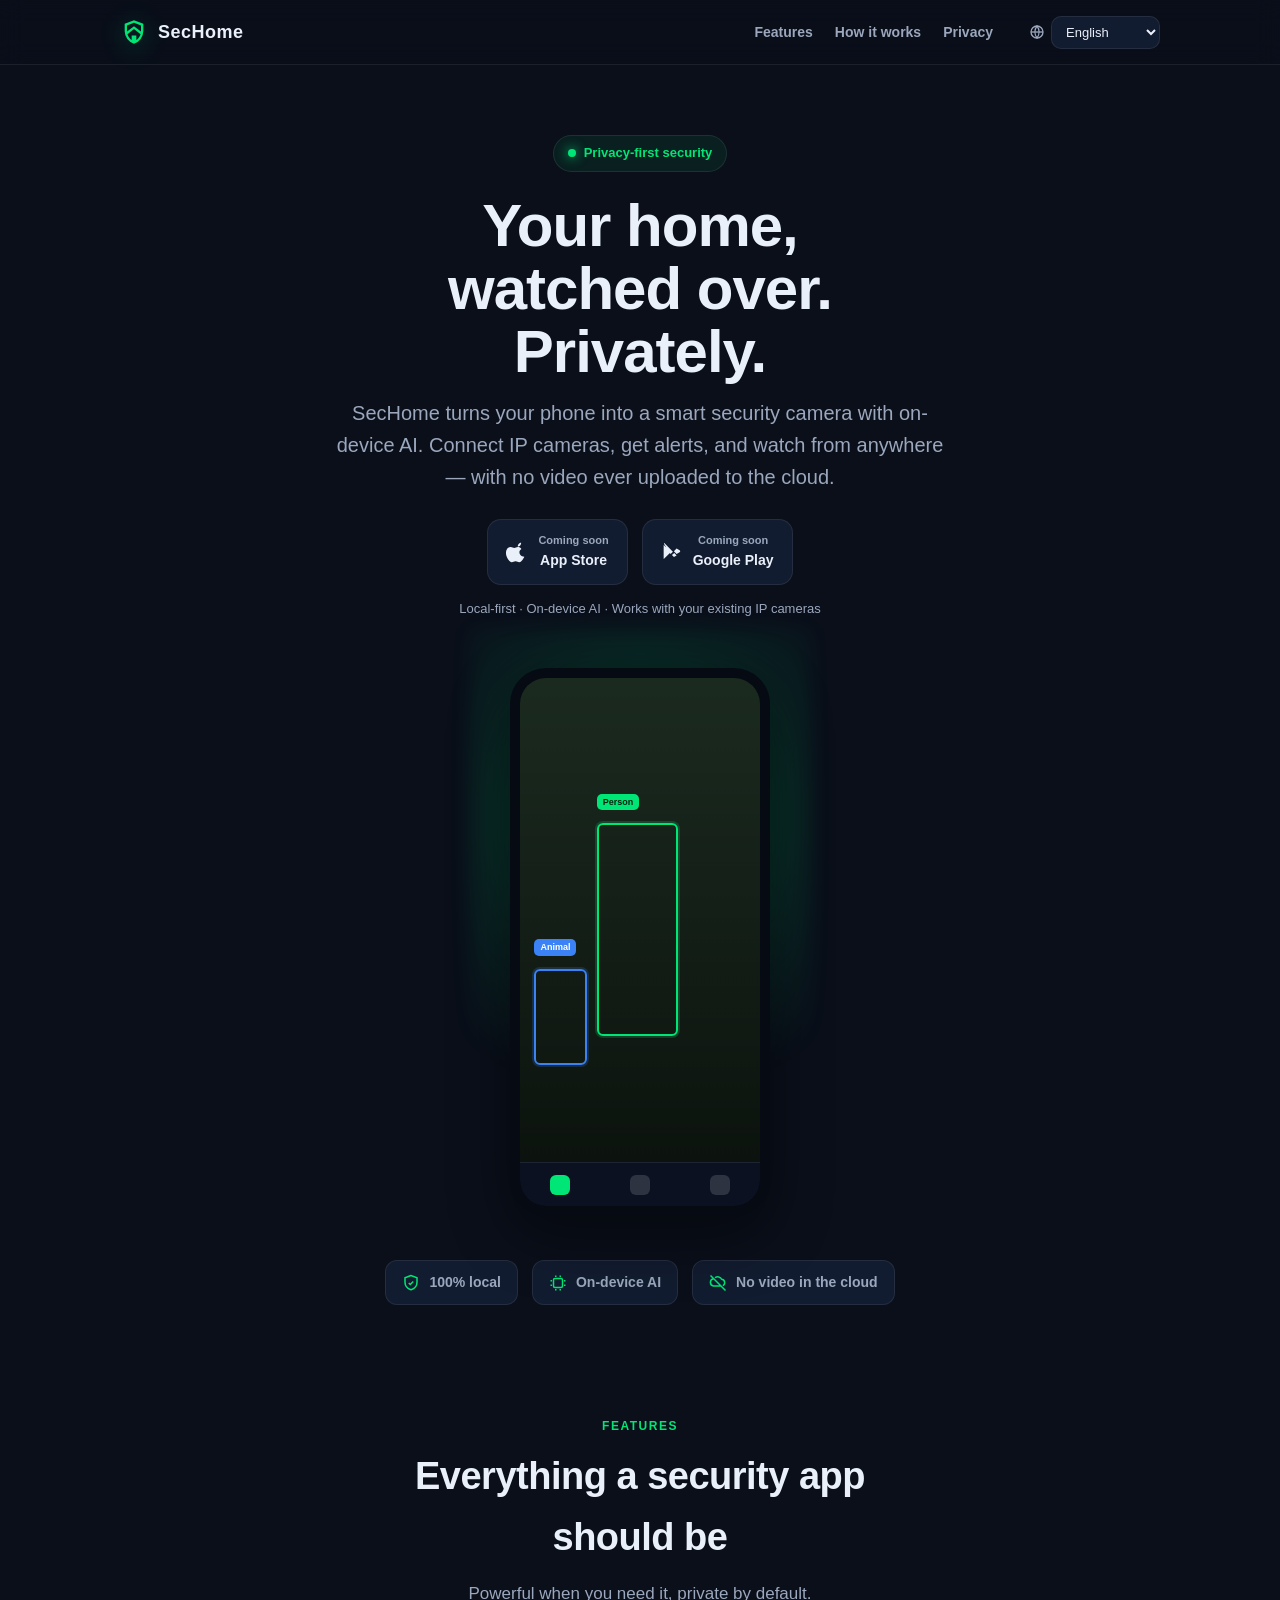
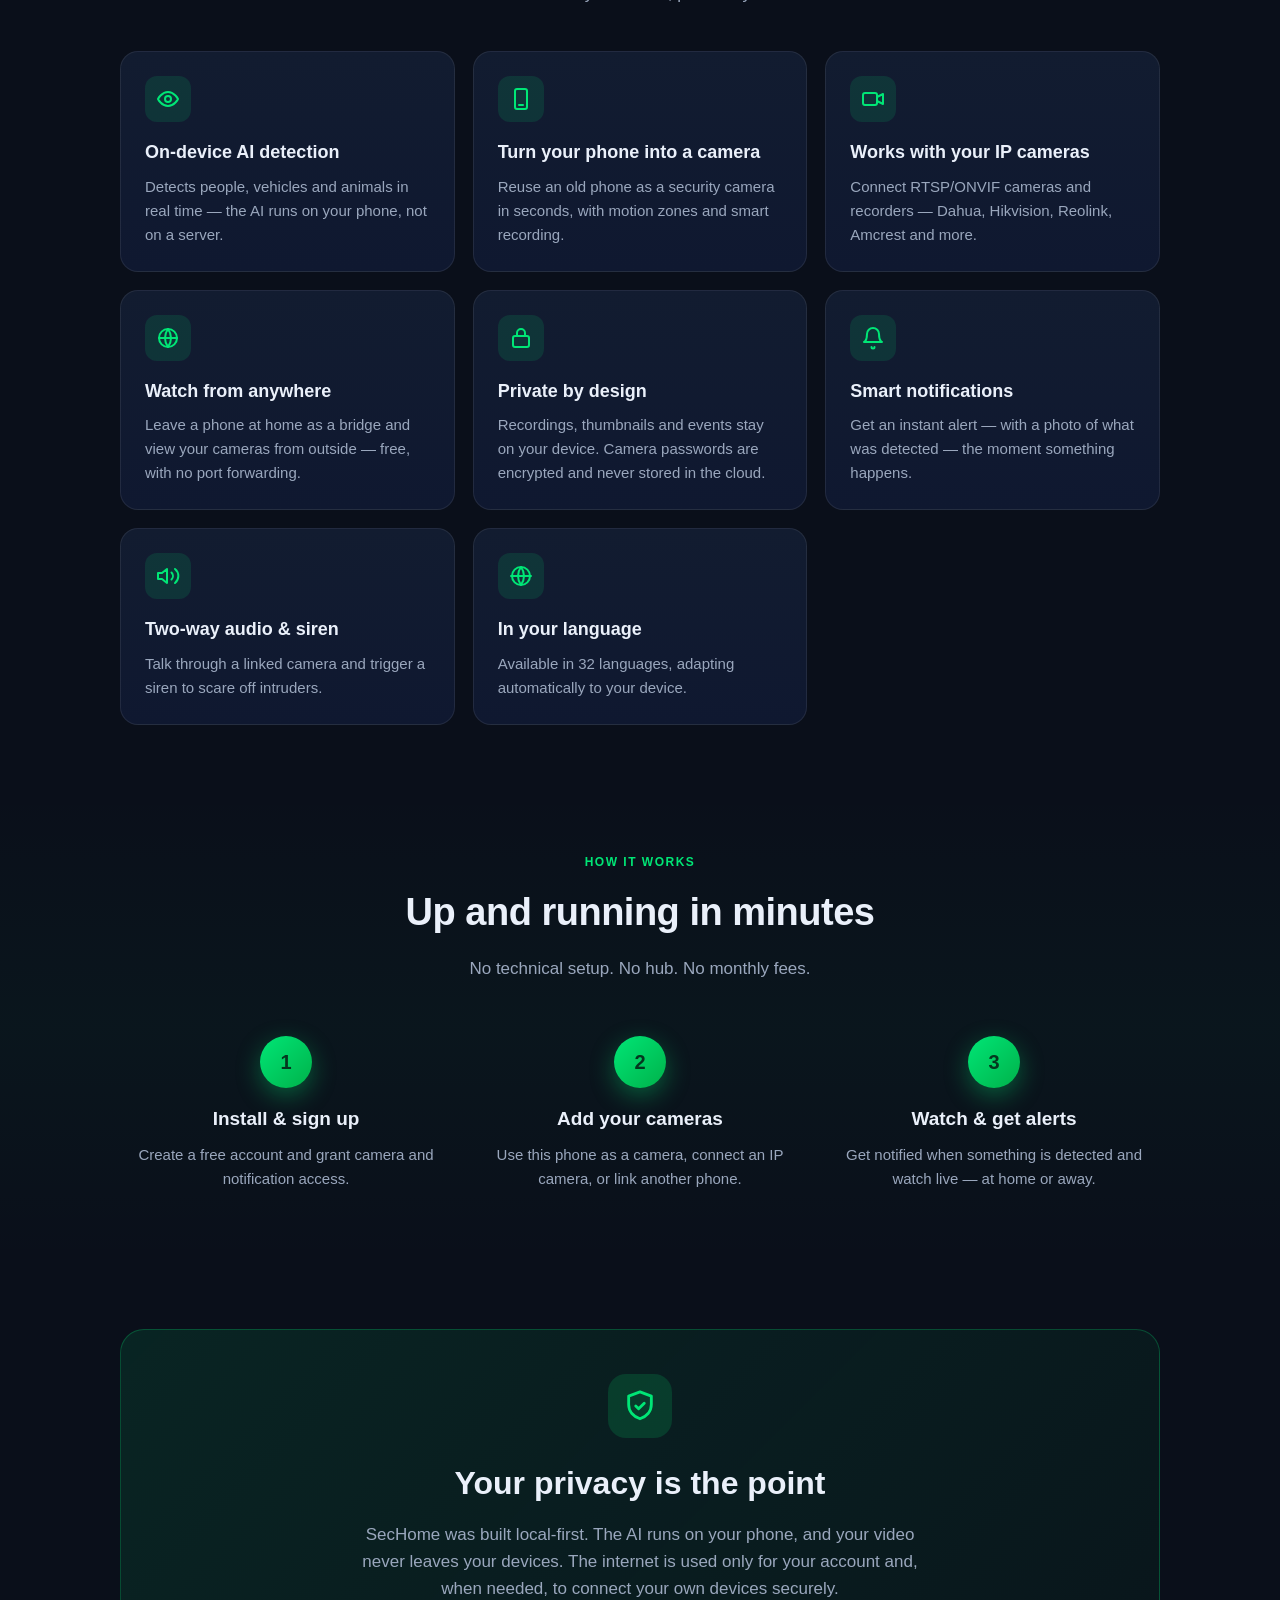
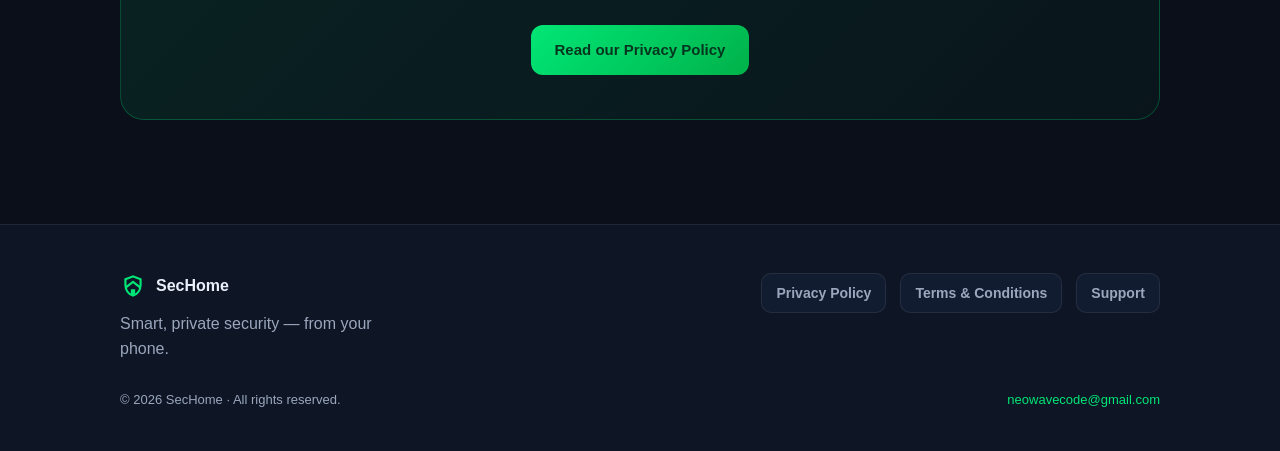
==== index.html @ 742cf5ec "Sitio web SecHome (landing + politicas legales, 10 idiomas) Web estatica multiidioma para GitHub Pag" ====
<!doctype html>
<html lang="en">
<head>
<meta charset="utf-8">
<meta name="viewport" content="width=device-width, initial-scale=1">
<title>SecHome — Smart home security from your phone</title>
<meta name="description" content="Turn your phone into a smart, private security camera.">
<link rel="icon" href="data:image/svg+xml,%3Csvg xmlns='http://www.w3.org/2000/svg' viewBox='0 -960 960 960'%3E%3Cpath fill='%2300E676' d='M480-80q-139-35-229.5-159.5T160-516v-244l320-120 320 120v244q0 152-90.5 276.5T480-80Z'/%3E%3C/svg%3E">
<link rel="stylesheet" href="assets/styles.css">
</head>
<body>

<header class="site"><div class="wrap nav">
  <a class="logo" href="index.html">
    <svg viewBox="0 -960 960 960" fill="#00E676" aria-hidden="true"><path d="M480-80q-139-35-229.5-159.5T160-516v-244l320-120 320 120v244q0 152-90.5 276.5T480-80Zm0-499L256-405q19 63 56 114.5t88 86.5v-156h160v156q51-35 88-86.5T704-405L480-579Zm0-216-240 90v189q0 5 .5 11t.5 11l239-186 239 186q0-5 .5-11t.5-11v-189l-240-90Z"/></svg>
    <b>SecHome</b>
  </a>
  <nav class="links">
    <a href="#features" data-i18n="nav_features">Features</a>
    <a href="#how" data-i18n="nav_how">How it works</a>
    <a href="privacy.html" data-i18n="nav_privacy">Privacy</a>
  </nav>
  <div class="langbox">
    <svg viewBox="0 0 24 24" fill="none" stroke="currentColor" stroke-width="2"><circle cx="12" cy="12" r="9"/><path d="M3 12h18"/><path d="M12 3a15 15 0 0 1 0 18 15 15 0 0 1 0-18Z"/></svg>
    <select id="langSel" aria-label="Language"></select>
  </div>
</div></header>

<main>
  <!-- HERO -->
  <section class="hero"><div class="wrap">
    <span class="badge"><span class="dot"></span><span data-i18n="hero_badge">Privacy-first security</span></span>
    <h1 data-i18n="hero_title">Your home, watched over. Privately.</h1>
    <p class="sub" data-i18n="hero_sub">SecHome turns your phone into a smart security camera with on-device AI.</p>
    <div class="cta-row">
      <span class="store"><svg viewBox="0 0 24 24" fill="currentColor"><path d="M16.5 2c.1 1-.3 2-1 2.8-.7.8-1.7 1.4-2.7 1.3-.1-1 .4-2 1-2.7.7-.8 1.8-1.4 2.7-1.4ZM20 17.2c-.5 1.2-.8 1.7-1.5 2.7-1 1.4-2.4 3.2-4.1 3.2-1.5 0-1.9-1-4-1-2 0-2.5 1-4 1-1.7 0-3-1.6-4-3-2.8-4-3.1-8.7-1.4-11.2 1-1.5 2.6-2.3 4.1-2.3 1.6 0 2.6 1 4 1 1.3 0 2-1 4-1 1.3 0 2.7.7 3.7 2-3.2 1.8-2.7 6.4.7 7.9Z"/></svg><span><small data-i18n="store_soon">Coming soon</small>App Store</span></span>
      <span class="store"><svg viewBox="0 0 24 24" fill="currentColor"><path d="M3.6 2.3 13 11.7l-2.6 2.6L3.2 3.1c.1-.3.2-.6.4-.8ZM14.5 13.2 17 15.7l-2.9 1.7-2.2-2.2 2.6-2ZM3 4.4 10.8 12 3 19.6c-.1-.2-.1-.5-.1-.7V5.1c0-.2 0-.5.1-.7ZM17 8.3l3.3 1.9c.9.5.9 1.7 0 2.2L17 14.3l-2.9-3 2.9-3Z"/></svg><span><small data-i18n="store_soon">Coming soon</small>Google Play</span></span>
    </div>
    <p class="note" data-i18n="hero_note">Local-first · On-device AI · Works with your existing IP cameras</p>

    <!-- Mockup -->
    <div class="mock">
      <div class="glow"></div>
      <div class="phone"><div class="screen">
        <div class="cam">
          <div class="box" style="left:32%;top:30%;width:34%;height:44%"></div>
          <div class="tag" style="left:32%;top:24%">Person</div>
          <div class="box" style="left:6%;top:60%;width:22%;height:20%;border-color:#3B82F6;box-shadow:0 0 0 2px rgba(59,130,246,.2)"></div>
          <div class="tag" style="left:6%;top:54%;background:#3B82F6;color:#fff">Animal</div>
        </div>
        <div class="bar"><i class="on"></i><i></i><i></i></div>
      </div></div>
    </div>

    <div class="trust">
      <span class="pill"><svg viewBox="0 0 24 24" fill="none" stroke="currentColor" stroke-width="2"><path d="M12 2 4 5v6c0 5 3.5 8.5 8 10 4.5-1.5 8-5 8-10V5l-8-3Z"/><path d="m9 12 2 2 4-4"/></svg><span data-i18n="trust_1">100% local</span></span>
      <span class="pill"><svg viewBox="0 0 24 24" fill="none" stroke="currentColor" stroke-width="2"><rect x="6" y="6" width="12" height="12" rx="2"/><path d="M9 2v2M15 2v2M9 20v2M15 20v2M2 9h2M2 15h2M20 9h2M20 15h2"/></svg><span data-i18n="trust_2">On-device AI</span></span>
      <span class="pill"><svg viewBox="0 0 24 24" fill="none" stroke="currentColor" stroke-width="2"><path d="m2 2 20 20M5.8 6.2A5 5 0 0 0 6 16h10M18.4 15.5A4.5 4.5 0 0 0 17 7a6 6 0 0 0-9-2"/></svg><span data-i18n="trust_3">No video in the cloud</span></span>
    </div>
  </div></section>

  <!-- FEATURES -->
  <section id="features"><div class="wrap">
    <div class="section-h">
      <div class="kicker" data-i18n="feat_kicker">Features</div>
      <h2 data-i18n="feat_title">Everything a security app should be</h2>
      <p data-i18n="feat_sub">Powerful when you need it, private by default.</p>
    </div>
    <div class="grid">
      <div class="card"><div class="ic"><svg viewBox="0 0 24 24" fill="none" stroke="currentColor" stroke-width="2" stroke-linecap="round" stroke-linejoin="round"><path d="M2 12s3.5-7 10-7 10 7 10 7-3.5 7-10 7-10-7-10-7Z"/><circle cx="12" cy="12" r="3"/></svg></div><h3 data-i18n="f1_t">On-device AI detection</h3><p data-i18n="f1_d"></p></div>
      <div class="card"><div class="ic"><svg viewBox="0 0 24 24" fill="none" stroke="currentColor" stroke-width="2" stroke-linecap="round" stroke-linejoin="round"><rect x="6" y="2" width="12" height="20" rx="2"/><line x1="10" y1="18" x2="14" y2="18"/></svg></div><h3 data-i18n="f2_t">Turn your phone into a camera</h3><p data-i18n="f2_d"></p></div>
      <div class="card"><div class="ic"><svg viewBox="0 0 24 24" fill="none" stroke="currentColor" stroke-width="2" stroke-linecap="round" stroke-linejoin="round"><rect x="2" y="6" width="14" height="12" rx="2"/><path d="m16 10 6-3v10l-6-3"/></svg></div><h3 data-i18n="f3_t">Works with your IP cameras</h3><p data-i18n="f3_d"></p></div>
      <div class="card"><div class="ic"><svg viewBox="0 0 24 24" fill="none" stroke="currentColor" stroke-width="2" stroke-linecap="round" stroke-linejoin="round"><circle cx="12" cy="12" r="9"/><path d="M3 12h18"/><path d="M12 3a15 15 0 0 1 0 18 15 15 0 0 1 0-18Z"/></svg></div><h3 data-i18n="f4_t">Watch from anywhere</h3><p data-i18n="f4_d"></p></div>
      <div class="card"><div class="ic"><svg viewBox="0 0 24 24" fill="none" stroke="currentColor" stroke-width="2" stroke-linecap="round" stroke-linejoin="round"><rect x="4" y="10" width="16" height="11" rx="2"/><path d="M8 10V7a4 4 0 0 1 8 0v3"/></svg></div><h3 data-i18n="f5_t">Private by design</h3><p data-i18n="f5_d"></p></div>
      <div class="card"><div class="ic"><svg viewBox="0 0 24 24" fill="none" stroke="currentColor" stroke-width="2" stroke-linecap="round" stroke-linejoin="round"><path d="M6 8a6 6 0 0 1 12 0c0 7 3 8 3 8H3s3-1 3-8"/><path d="M10.5 21a1.5 1.5 0 0 0 3 0"/></svg></div><h3 data-i18n="f6_t">Smart notifications</h3><p data-i18n="f6_d"></p></div>
      <div class="card"><div class="ic"><svg viewBox="0 0 24 24" fill="none" stroke="currentColor" stroke-width="2" stroke-linecap="round" stroke-linejoin="round"><path d="M11 5 6 9H2v6h4l5 4V5Z"/><path d="M15.5 8.5a5 5 0 0 1 0 7M19 5a9 9 0 0 1 0 14"/></svg></div><h3 data-i18n="f7_t">Two-way audio & siren</h3><p data-i18n="f7_d"></p></div>
      <div class="card"><div class="ic"><svg viewBox="0 0 24 24" fill="none" stroke="currentColor" stroke-width="2" stroke-linecap="round" stroke-linejoin="round"><circle cx="12" cy="12" r="9"/><path d="M2 12h20M12 3a15 15 0 0 1 0 18 15 15 0 0 1 0-18Z"/></svg></div><h3 data-i18n="f8_t">In your language</h3><p data-i18n="f8_d"></p></div>
    </div>
  </div></section>

  <!-- HOW IT WORKS -->
  <section id="how" style="background:linear-gradient(180deg,transparent,rgba(0,230,118,.03),transparent)"><div class="wrap">
    <div class="section-h">
      <div class="kicker" data-i18n="how_kicker">How it works</div>
      <h2 data-i18n="how_title">Up and running in minutes</h2>
      <p data-i18n="how_sub">No technical setup. No hub. No monthly fees.</p>
    </div>
    <div class="steps">
      <div class="step"><div class="num">1</div><h3 data-i18n="s1_t">Install & sign up</h3><p data-i18n="s1_d"></p></div>
      <div class="step"><div class="num">2</div><h3 data-i18n="s2_t">Add your cameras</h3><p data-i18n="s2_d"></p></div>
      <div class="step"><div class="num">3</div><h3 data-i18n="s3_t">Watch & get alerts</h3><p data-i18n="s3_d"></p></div>
    </div>
  </div></section>

  <!-- PRIVACY TEASER -->
  <section><div class="wrap">
    <div class="privacy-teaser">
      <div class="ic"><svg viewBox="0 0 24 24" fill="none" stroke="currentColor" stroke-width="2" stroke-linecap="round" stroke-linejoin="round"><path d="M12 2 4 5v6c0 5 3.5 8.5 8 10 4.5-1.5 8-5 8-10V5l-8-3Z"/><path d="m9 12 2 2 4-4"/></svg></div>
      <h2 data-i18n="pt_title">Your privacy is the point</h2>
      <p data-i18n="pt_body"></p>
      <a class="btn" href="privacy.html"><span data-i18n="pt_cta">Read our Privacy Policy</span></a>
    </div>
  </div></section>
</main>

<footer class="site"><div class="wrap">
  <div class="foot">
    <div>
      <div class="brand"><svg viewBox="0 -960 960 960" fill="#00E676" aria-hidden="true"><path d="M480-80q-139-35-229.5-159.5T160-516v-244l320-120 320 120v244q0 152-90.5 276.5T480-80Zm0-499L256-405q19 63 56 114.5t88 86.5v-156h160v156q51-35 88-86.5T704-405L480-579Zm0-216-240 90v189q0 5 .5 11t.5 11l239-186 239 186q0-5 .5-11t.5-11v-189l-240-90Z"/></svg><span>SecHome</span></div>
      <p style="color:var(--muted);max-width:34ch;margin:12px 0 0" data-i18n="footer_tagline">Smart, private security — from your phone.</p>
    </div>
    <div class="links">
      <a href="privacy.html" data-i18n="footer_privacy">Privacy Policy</a>
      <a href="terms.html" data-i18n="footer_terms">Terms & Conditions</a>
      <a href="support.html" data-i18n="footer_support">Support</a>
    </div>
  </div>
  <div class="foot-bottom">
    <span>© <span data-year>2026</span> SecHome · <span data-i18n="footer_rights">All rights reserved.</span></span>
    <a href="mailto:neowavecode@gmail.com">neowavecode@gmail.com</a>
  </div>
</div></footer>

<script src="assets/i18n.js"></script>
<script src="assets/app.js"></script>
</body>
</html>
---- assets/styles.css ----
/* SecHome — sitio web (GitHub Pages). Tema oscuro premium, verde de marca. */
:root{
  --bg:#0A0F1A;
  --bg-2:#0E1524;
  --panel:#121C30;
  --panel-2:#0F1830;
  --line:rgba(255,255,255,.08);
  --text:#EAF0FA;
  --muted:#9AA7BD;
  --brand:#00E676;
  --brand-2:#00B24A;
  --brand-ink:#04361f;
  --radius:18px;
  --maxw:1080px;
  --shadow:0 20px 60px rgba(0,0,0,.45);
  --font:-apple-system,BlinkMacSystemFont,"Segoe UI",Roboto,Helvetica,Arial,"Noto Sans",sans-serif;
}
*{box-sizing:border-box}
html{scroll-behavior:smooth}
body{
  margin:0;background:radial-gradient(1200px 600px at 50% -10%,#12203a 0%,var(--bg) 55%);
  color:var(--text);font-family:var(--font);line-height:1.6;-webkit-font-smoothing:antialiased;
}
a{color:inherit;text-decoration:none}
img{max-width:100%}
.wrap{max-width:var(--maxw);margin:0 auto;padding:0 20px}
.brandgrad{background:linear-gradient(135deg,var(--brand),var(--brand-2));-webkit-background-clip:text;background-clip:text;color:transparent}

/* Header */
header.site{position:sticky;top:0;z-index:50;backdrop-filter:blur(12px);
  background:rgba(10,15,26,.72);border-bottom:1px solid var(--line)}
.nav{display:flex;align-items:center;gap:18px;height:64px}
.logo{display:flex;align-items:center;gap:10px;font-weight:800;letter-spacing:.5px}
.logo svg{width:28px;height:28px;filter:drop-shadow(0 4px 12px rgba(0,230,118,.35))}
.logo b{font-size:18px}
.nav .links{display:flex;gap:22px;margin-left:auto}
.nav .links a{color:var(--muted);font-size:14px;font-weight:600}
.nav .links a:hover{color:var(--text)}
.langbox{display:flex;align-items:center;gap:6px;margin-left:18px}
.langbox svg{width:16px;height:16px;color:var(--muted)}
select#langSel{background:var(--panel);color:var(--text);border:1px solid var(--line);
  border-radius:10px;padding:7px 10px;font-size:13px;font-family:inherit;cursor:pointer}

/* Hero */
.hero{padding:70px 0 40px;text-align:center}
.badge{display:inline-flex;align-items:center;gap:8px;padding:7px 14px;border:1px solid var(--line);
  border-radius:999px;background:rgba(0,230,118,.08);color:var(--brand);font-size:13px;font-weight:700}
.badge .dot{width:8px;height:8px;border-radius:50%;background:var(--brand);box-shadow:0 0 12px var(--brand)}
.hero h1{font-size:clamp(34px,6vw,60px);line-height:1.05;margin:22px auto 14px;max-width:14ch;font-weight:850;letter-spacing:-1px}
.hero p.sub{color:var(--muted);font-size:clamp(16px,2.2vw,20px);max-width:56ch;margin:0 auto 26px}
.cta-row{display:flex;gap:14px;justify-content:center;flex-wrap:wrap}
.store{display:inline-flex;align-items:center;gap:10px;padding:12px 18px;border-radius:14px;
  border:1px solid var(--line);background:var(--panel);font-weight:700;font-size:14px}
.store small{display:block;color:var(--muted);font-size:11px;font-weight:600}
.store svg{width:22px;height:22px}
.hero .note{margin-top:14px;color:var(--muted);font-size:13px}

/* Hero mockup */
.mock{margin:48px auto 0;width:260px;max-width:80%;position:relative}
.phone{border-radius:36px;background:linear-gradient(160deg,#0d1526,#0a0f1a);border:10px solid #060a13;
  box-shadow:var(--shadow);padding:0;overflow:hidden;aspect-ratio:9/19}
.phone .screen{height:100%;display:flex;flex-direction:column;background:#000;position:relative}
.phone .cam{flex:1;background:linear-gradient(180deg,#1b2a1f,#0c130e);position:relative;overflow:hidden}
.phone .cam .box{position:absolute;border:2px solid var(--brand);border-radius:6px;
  box-shadow:0 0 0 2px rgba(0,230,118,.2)}
.phone .cam .tag{position:absolute;background:var(--brand);color:#04240f;font-size:9px;font-weight:800;
  padding:1px 6px;border-radius:5px}
.phone .bar{height:44px;background:#0b1120;display:flex;align-items:center;justify-content:space-around;border-top:1px solid var(--line)}
.phone .bar i{width:20px;height:20px;border-radius:6px;background:rgba(255,255,255,.14)}
.phone .bar i.on{background:var(--brand)}
.glow{position:absolute;inset:-40px;background:radial-gradient(circle at 50% 30%,rgba(0,230,118,.25),transparent 60%);z-index:-1;filter:blur(10px)}

/* Trust strip */
.trust{display:flex;gap:14px;justify-content:center;flex-wrap:wrap;margin:44px 0 8px}
.trust .pill{display:flex;align-items:center;gap:9px;color:var(--muted);font-size:14px;font-weight:600;
  background:var(--panel);border:1px solid var(--line);padding:10px 16px;border-radius:12px}
.trust .pill svg{width:18px;height:18px;color:var(--brand)}

/* Sections */
section{padding:64px 0}
.section-h{text-align:center;max-width:60ch;margin:0 auto 44px}
.section-h h2{font-size:clamp(26px,4vw,38px);margin:0 0 12px;font-weight:820;letter-spacing:-.5px}
.section-h p{color:var(--muted);margin:0;font-size:17px}
.kicker{color:var(--brand);font-weight:800;letter-spacing:1.5px;text-transform:uppercase;font-size:12px;margin-bottom:10px}

/* Features grid */
.grid{display:grid;grid-template-columns:repeat(auto-fit,minmax(280px,1fr));gap:18px}
.card{background:linear-gradient(180deg,var(--panel),var(--panel-2));border:1px solid var(--line);
  border-radius:var(--radius);padding:24px;transition:transform .2s,border-color .2s}
.card:hover{transform:translateY(-4px);border-color:rgba(0,230,118,.35)}
.card .ic{width:46px;height:46px;border-radius:12px;display:flex;align-items:center;justify-content:center;
  background:rgba(0,230,118,.12);margin-bottom:16px}
.card .ic svg{width:24px;height:24px;color:var(--brand)}
.card h3{margin:0 0 8px;font-size:18px;font-weight:750}
.card p{margin:0;color:var(--muted);font-size:15px}

/* How it works */
.steps{display:grid;grid-template-columns:repeat(auto-fit,minmax(240px,1fr));gap:22px}
.step{text-align:center;padding:10px}
.step .num{width:52px;height:52px;border-radius:50%;margin:0 auto 16px;display:flex;align-items:center;justify-content:center;
  font-weight:850;font-size:20px;color:var(--brand-ink);background:linear-gradient(135deg,var(--brand),var(--brand-2));
  box-shadow:0 8px 24px rgba(0,230,118,.35)}
.step h3{margin:0 0 8px;font-size:19px}
.step p{margin:0;color:var(--muted);font-size:15px}

/* Privacy teaser */
.privacy-teaser{background:linear-gradient(135deg,rgba(0,230,118,.10),rgba(0,178,74,.04));
  border:1px solid rgba(0,230,118,.25);border-radius:24px;padding:44px;text-align:center}
.privacy-teaser .ic{width:64px;height:64px;border-radius:18px;margin:0 auto 20px;display:flex;align-items:center;justify-content:center;
  background:rgba(0,230,118,.15)}
.privacy-teaser .ic svg{width:34px;height:34px;color:var(--brand)}
.privacy-teaser h2{margin:0 0 12px;font-size:clamp(24px,3.5vw,32px)}
.privacy-teaser p{color:var(--muted);max-width:60ch;margin:0 auto 22px;font-size:17px}
.btn{display:inline-flex;align-items:center;gap:8px;padding:13px 24px;border-radius:12px;font-weight:750;
  background:linear-gradient(135deg,var(--brand),var(--brand-2));color:var(--brand-ink);border:none;cursor:pointer;font-size:15px}
.btn:hover{filter:brightness(1.05)}
.btn.ghost{background:transparent;color:var(--text);border:1px solid var(--line)}

/* Legal / content pages */
.doc{max-width:820px;margin:0 auto;padding:40px 0 20px}
.doc h1{font-size:clamp(28px,5vw,40px);margin:0 0 6px;font-weight:850}
.doc .updated{color:var(--muted);font-size:14px;margin-bottom:28px}
.doc h2{font-size:22px;margin:34px 0 10px;font-weight:760}
.doc p,.doc li{color:#cdd6e6;font-size:16px}
.doc ul{padding-left:22px}
.doc li{margin:6px 0}
.doc a{color:var(--brand);text-decoration:underline}
.doc .lead{font-size:18px;color:var(--text)}
.callout{background:var(--panel);border:1px solid var(--line);border-left:3px solid var(--brand);
  border-radius:12px;padding:16px 20px;margin:22px 0}
.callout p{margin:0}

/* Support */
.faq{max-width:820px;margin:0 auto}
.faq details{background:var(--panel);border:1px solid var(--line);border-radius:14px;padding:4px 20px;margin:12px 0}
.faq summary{cursor:pointer;font-weight:700;padding:16px 0;list-style:none;font-size:16px}
.faq summary::-webkit-details-marker{display:none}
.faq summary::after{content:"+";float:right;color:var(--brand);font-weight:800;font-size:20px;line-height:1}
.faq details[open] summary::after{content:"–"}
.faq details p{color:var(--muted);margin:0 0 16px;font-size:15px}
.contact-card{background:linear-gradient(135deg,rgba(0,230,118,.10),transparent);border:1px solid rgba(0,230,118,.25);
  border-radius:20px;padding:32px;text-align:center;max-width:560px;margin:0 auto 40px}
.contact-card h2{margin:0 0 8px}
.contact-card a.mail{display:inline-block;margin-top:12px;font-size:20px;font-weight:800;color:var(--brand)}

/* Footer */
footer.site{border-top:1px solid var(--line);background:var(--bg-2);padding:48px 0 40px;margin-top:40px}
.foot{display:flex;flex-wrap:wrap;gap:24px;align-items:flex-start;justify-content:space-between}
.foot .brand{display:flex;align-items:center;gap:10px;font-weight:800}
.foot .brand svg{width:26px;height:26px}
.foot .links{display:flex;gap:14px;flex-wrap:wrap}
.foot .links a{color:var(--muted);font-weight:600;font-size:14px;padding:8px 14px;border:1px solid var(--line);
  border-radius:10px;background:var(--panel)}
.foot .links a:hover{color:var(--text);border-color:rgba(0,230,118,.35)}
.foot-bottom{margin-top:28px;color:var(--muted);font-size:13px;display:flex;justify-content:space-between;flex-wrap:wrap;gap:10px}
.foot-bottom a{color:var(--brand)}

@media (max-width:640px){
  .nav .links{display:none}
  .hero{padding:48px 0 24px}
  section{padding:48px 0}
  .privacy-teaser{padding:30px 20px}
}
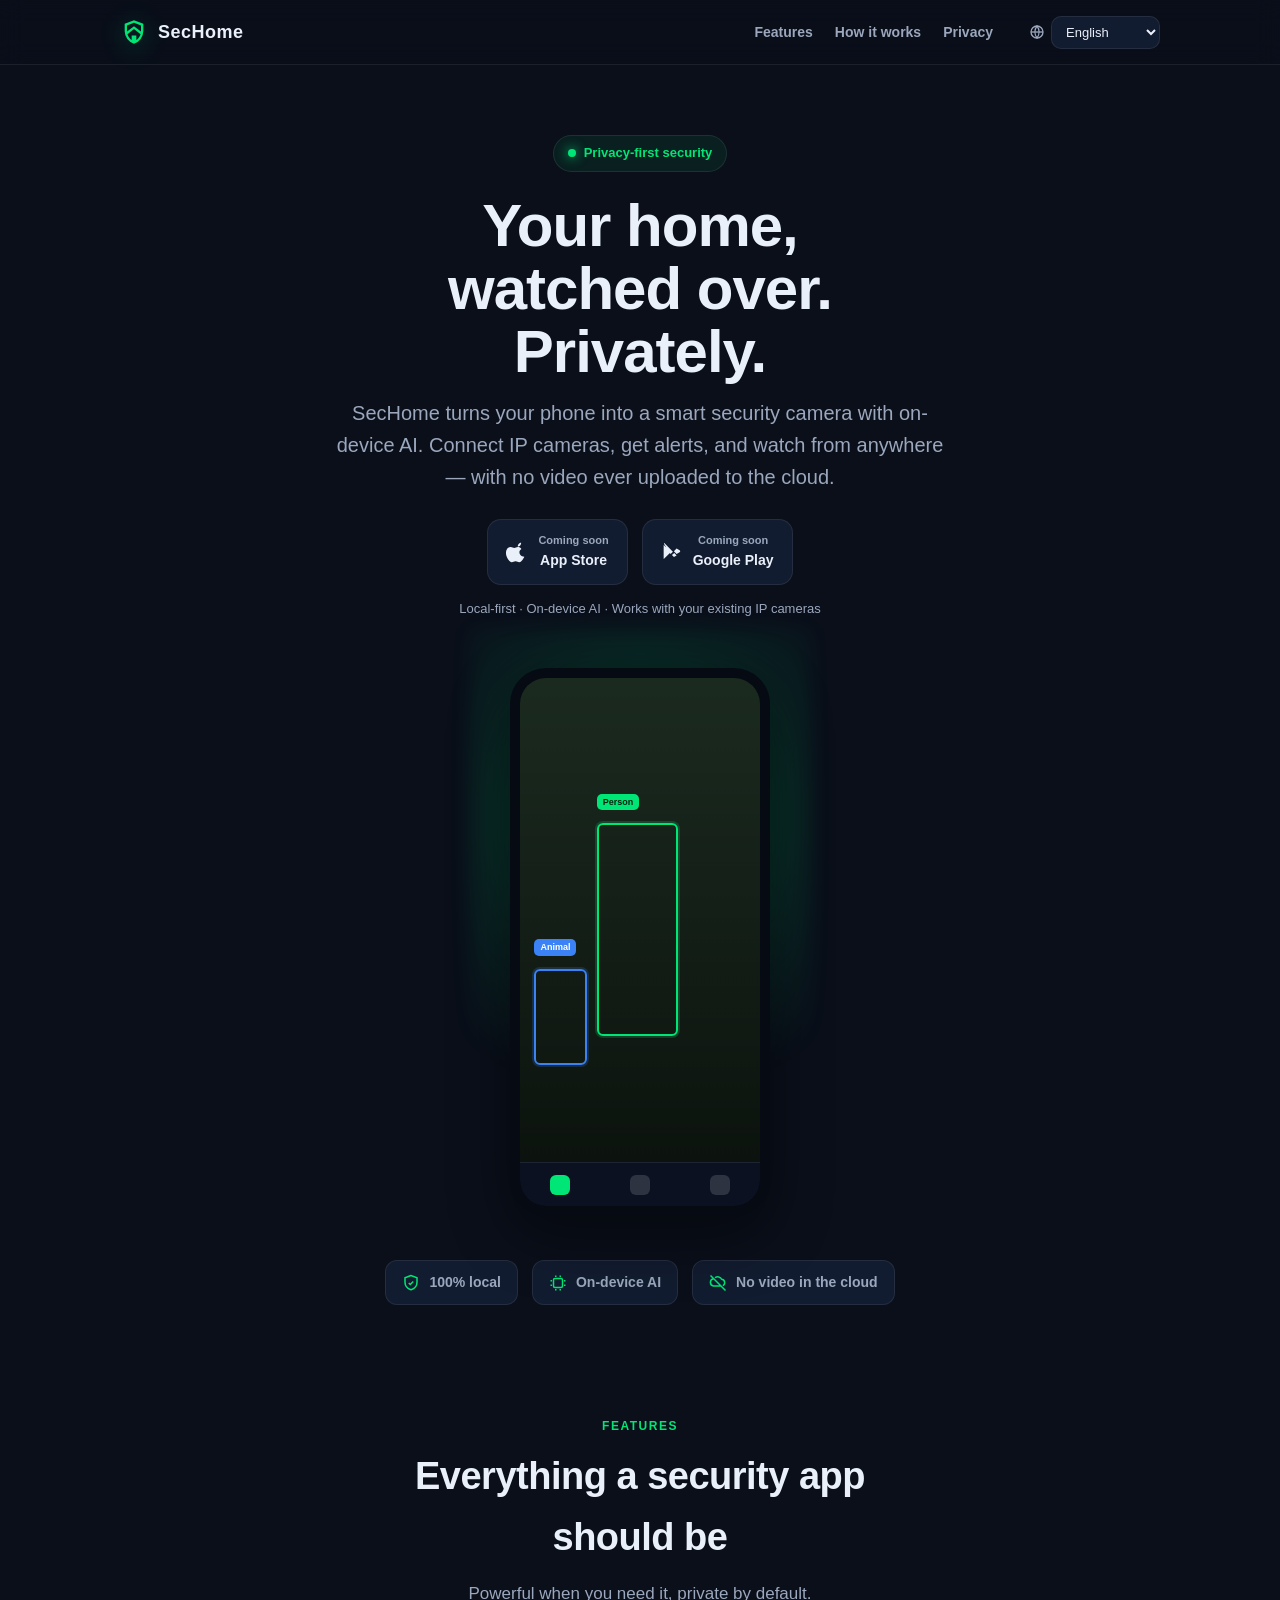
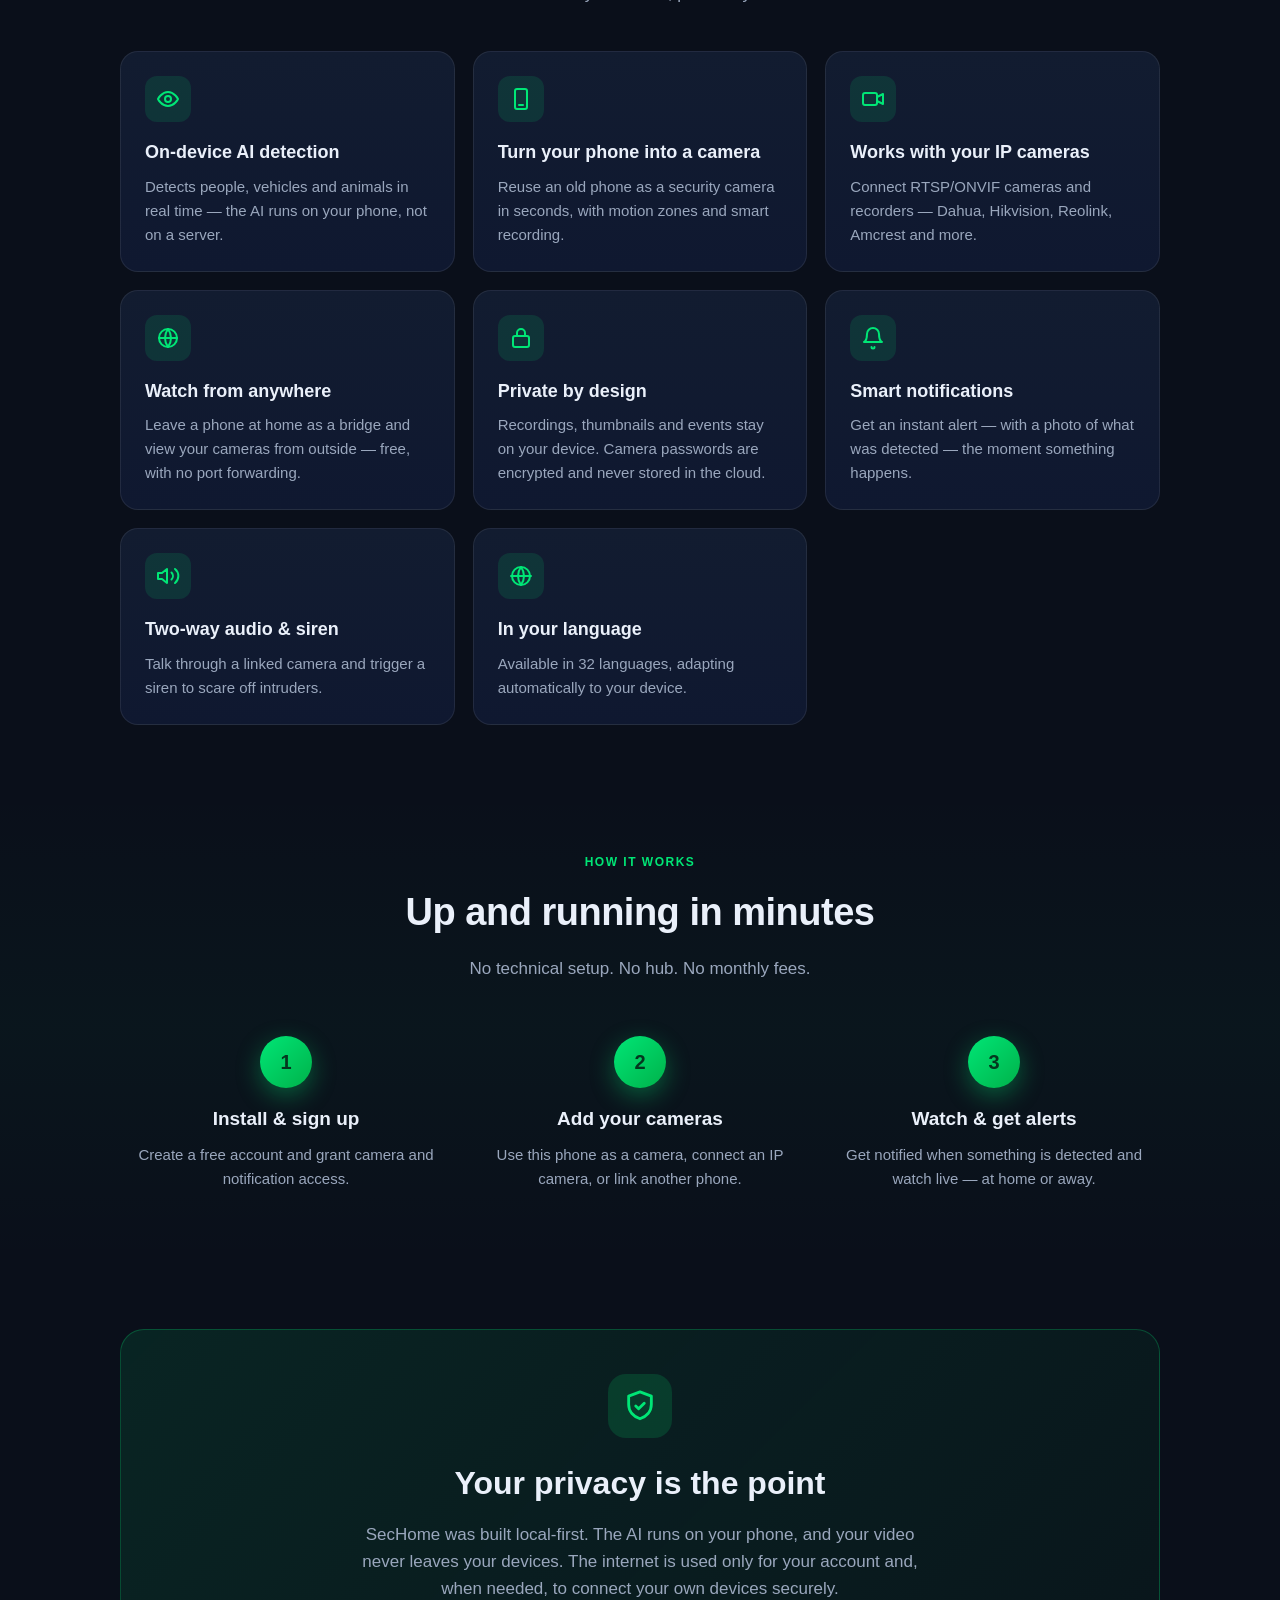
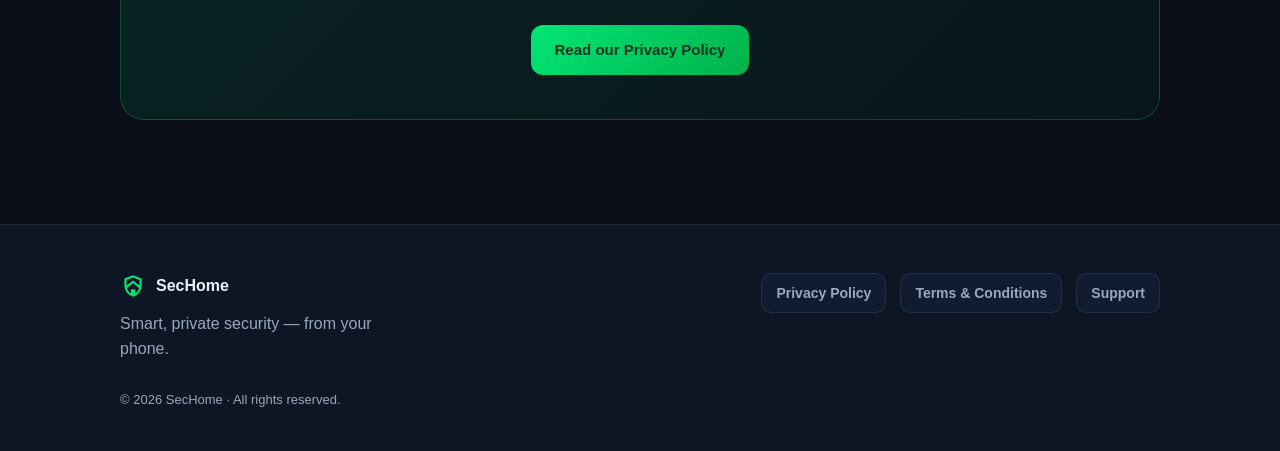
==== commit 46421108: "Quitar correo visible del footer y de soporte (boton mailto) - Correo eliminado del pie en las 4 pag" ====
--- a/index.html
+++ b/index.html
@@ -117,7 +117,6 @@
   </div>
   <div class="foot-bottom">
     <span>© <span data-year>2026</span> SecHome · <span data-i18n="footer_rights">All rights reserved.</span></span>
-    <a href="mailto:neowavecode@gmail.com">neowavecode@gmail.com</a>
   </div>
 </div></footer>
 
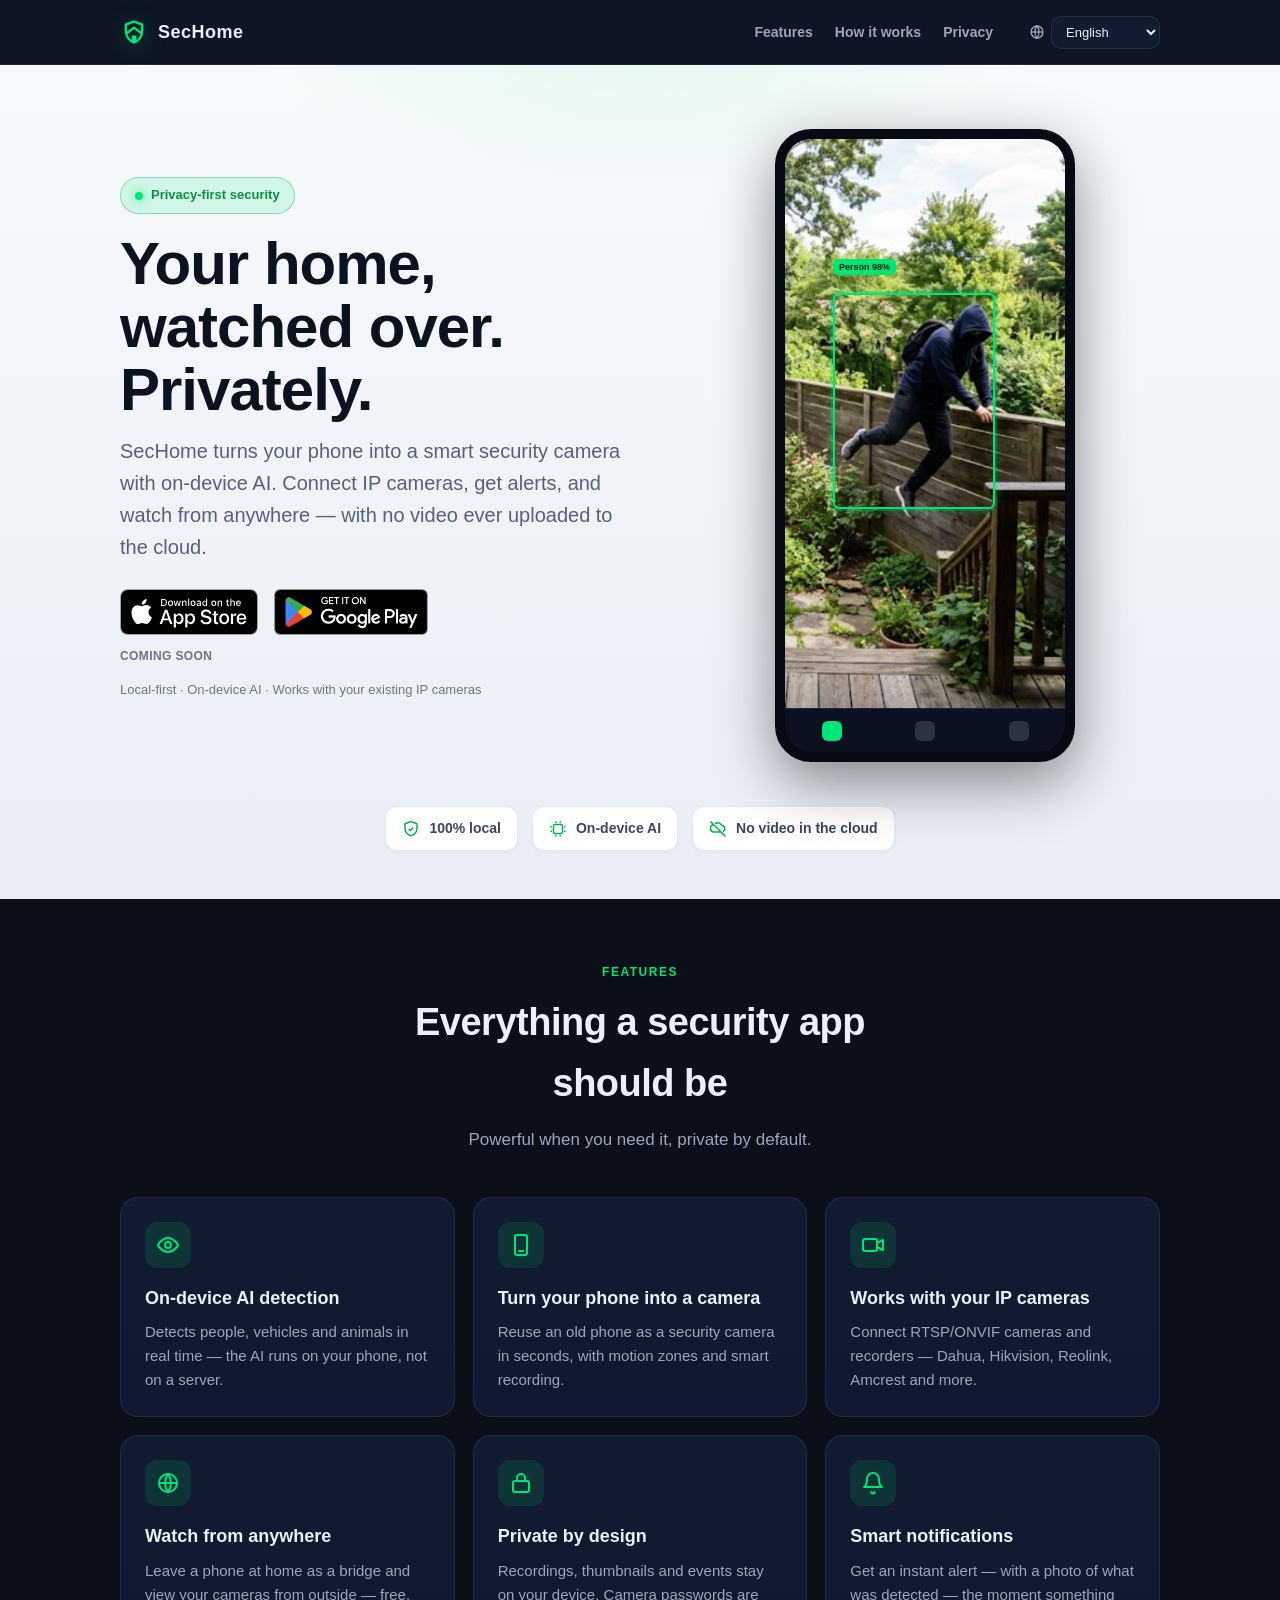
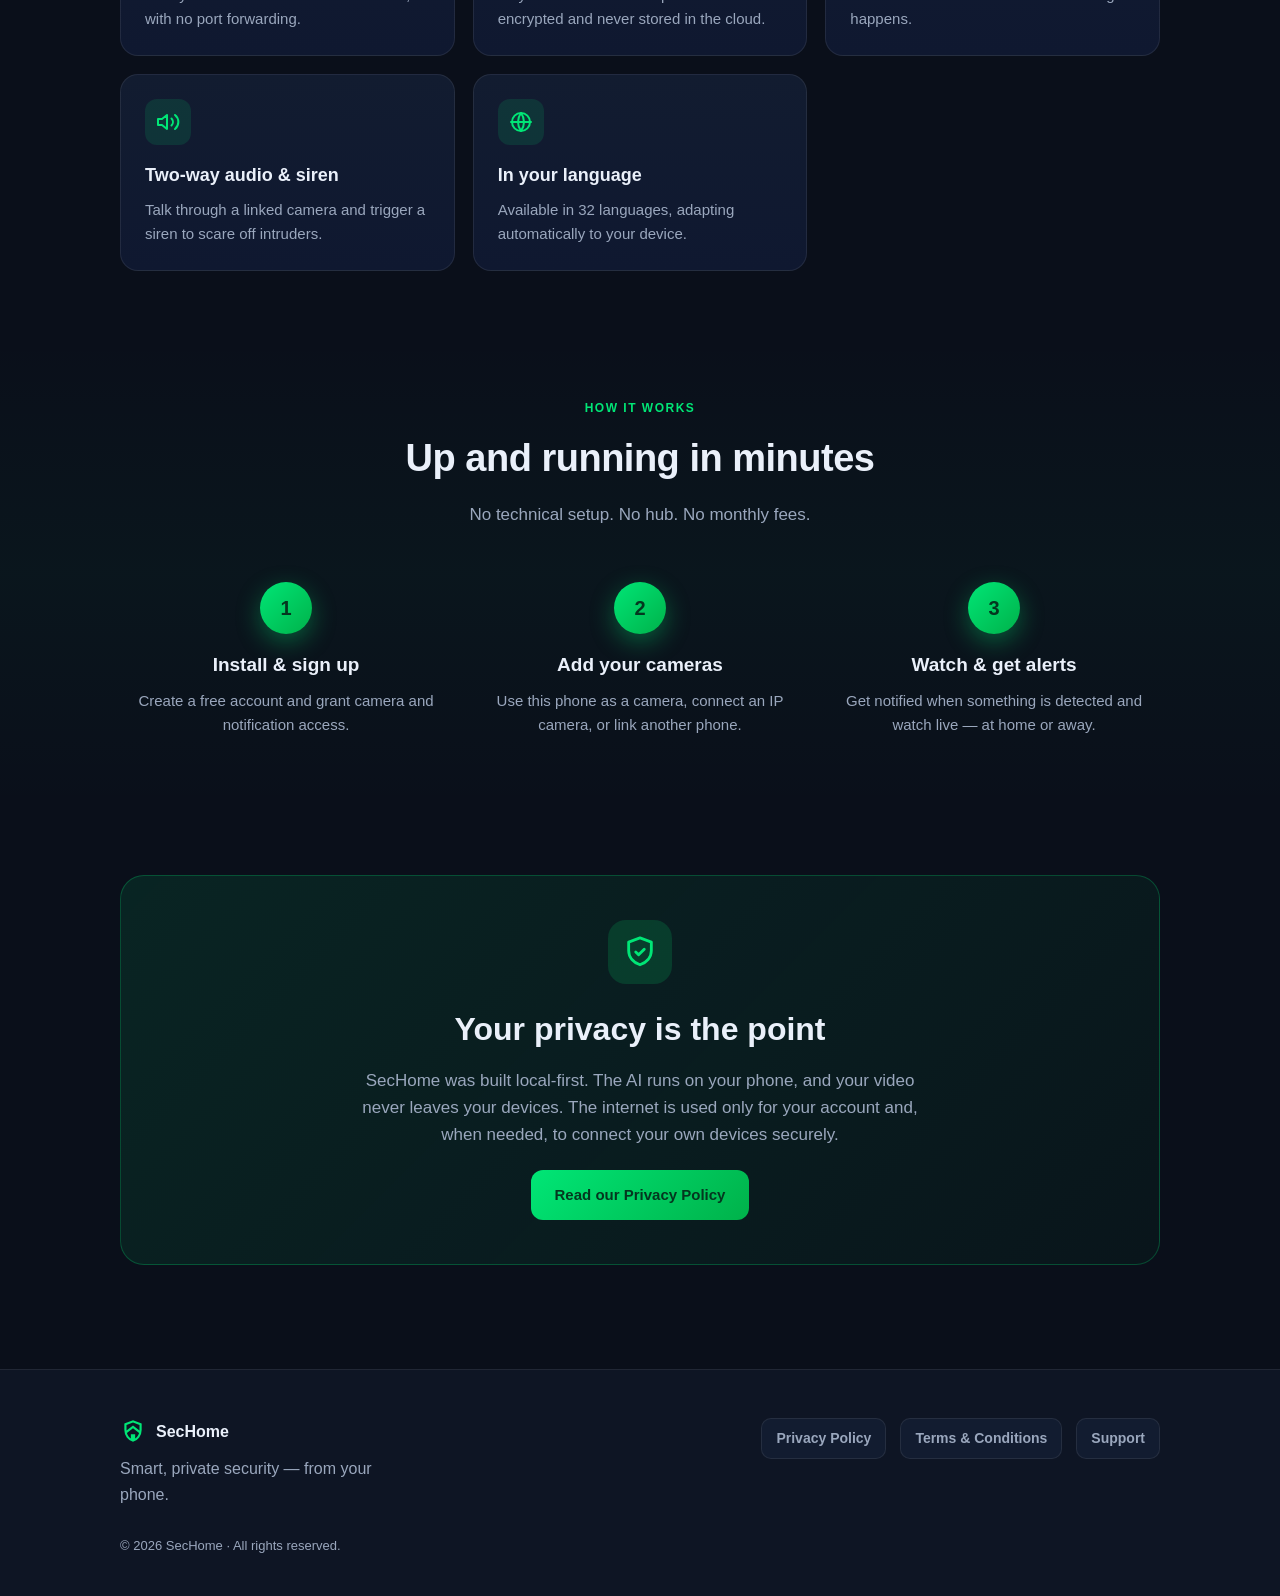
==== commit e3f96817: "Rediseño del hero: claro a dos columnas, badges oficiales, mockup con detección real - Hero claro a " ====
--- a/index.html
+++ b/index.html
@@ -6,7 +6,7 @@
 <title>SecHome — Smart home security from your phone</title>
 <meta name="description" content="Turn your phone into a smart, private security camera.">
 <link rel="icon" href="data:image/svg+xml,%3Csvg xmlns='http://www.w3.org/2000/svg' viewBox='0 -960 960 960'%3E%3Cpath fill='%2300E676' d='M480-80q-139-35-229.5-159.5T160-516v-244l320-120 320 120v244q0 152-90.5 276.5T480-80Z'/%3E%3C/svg%3E">
-<link rel="stylesheet" href="assets/styles.css">
+<link rel="stylesheet" href="assets/styles.css?v=6">
 </head>
 <body>
 
@@ -29,27 +29,33 @@
 <main>
   <!-- HERO -->
   <section class="hero"><div class="wrap">
-    <span class="badge"><span class="dot"></span><span data-i18n="hero_badge">Privacy-first security</span></span>
-    <h1 data-i18n="hero_title">Your home, watched over. Privately.</h1>
-    <p class="sub" data-i18n="hero_sub">SecHome turns your phone into a smart security camera with on-device AI.</p>
-    <div class="cta-row">
-      <span class="store"><svg viewBox="0 0 24 24" fill="currentColor"><path d="M16.5 2c.1 1-.3 2-1 2.8-.7.8-1.7 1.4-2.7 1.3-.1-1 .4-2 1-2.7.7-.8 1.8-1.4 2.7-1.4ZM20 17.2c-.5 1.2-.8 1.7-1.5 2.7-1 1.4-2.4 3.2-4.1 3.2-1.5 0-1.9-1-4-1-2 0-2.5 1-4 1-1.7 0-3-1.6-4-3-2.8-4-3.1-8.7-1.4-11.2 1-1.5 2.6-2.3 4.1-2.3 1.6 0 2.6 1 4 1 1.3 0 2-1 4-1 1.3 0 2.7.7 3.7 2-3.2 1.8-2.7 6.4.7 7.9Z"/></svg><span><small data-i18n="store_soon">Coming soon</small>App Store</span></span>
-      <span class="store"><svg viewBox="0 0 24 24" fill="currentColor"><path d="M3.6 2.3 13 11.7l-2.6 2.6L3.2 3.1c.1-.3.2-.6.4-.8ZM14.5 13.2 17 15.7l-2.9 1.7-2.2-2.2 2.6-2ZM3 4.4 10.8 12 3 19.6c-.1-.2-.1-.5-.1-.7V5.1c0-.2 0-.5.1-.7ZM17 8.3l3.3 1.9c.9.5.9 1.7 0 2.2L17 14.3l-2.9-3 2.9-3Z"/></svg><span><small data-i18n="store_soon">Coming soon</small>Google Play</span></span>
-    </div>
-    <p class="note" data-i18n="hero_note">Local-first · On-device AI · Works with your existing IP cameras</p>
+    <div class="hero-grid">
+      <div class="hero-copy">
+        <span class="badge"><span class="dot"></span><span data-i18n="hero_badge">Privacy-first security</span></span>
+        <h1 data-i18n="hero_title">Your home, watched over. Privately.</h1>
+        <p class="sub" data-i18n="hero_sub">SecHome turns your phone into a smart security camera with on-device AI.</p>
+        <div class="cta-row">
+          <a class="badge-link badge-appstore" href="#" aria-label="Download on the App Store"><img src="assets/appstore.svg" alt="Download on the App Store"></a>
+          <a class="badge-link badge-googleplay" href="#" aria-label="Get it on Google Play"><img src="assets/googleplay.png?v=2" alt="Get it on Google Play"></a>
+        </div>
+        <p class="store-soon" data-i18n="store_soon">Coming soon</p>
+        <p class="note" data-i18n="hero_note">Local-first · On-device AI · Works with your existing IP cameras</p>
+      </div>
 
-    <!-- Mockup -->
-    <div class="mock">
-      <div class="glow"></div>
-      <div class="phone"><div class="screen">
-        <div class="cam">
-          <div class="box" style="left:32%;top:30%;width:34%;height:44%"></div>
-          <div class="tag" style="left:32%;top:24%">Person</div>
-          <div class="box" style="left:6%;top:60%;width:22%;height:20%;border-color:#3B82F6;box-shadow:0 0 0 2px rgba(59,130,246,.2)"></div>
-          <div class="tag" style="left:6%;top:54%;background:#3B82F6;color:#fff">Animal</div>
+      <!-- Mockup -->
+      <div class="hero-media">
+        <div class="mock">
+          <div class="glow"></div>
+          <div class="phone"><div class="screen">
+            <div class="cam">
+              <img src="assets/intruder.png" alt="">
+              <div class="box" style="left:17%;top:27%;width:58%;height:38%"></div>
+              <div class="tag" style="left:17%;top:21%">Person 98%</div>
+            </div>
+            <div class="bar"><i class="on"></i><i></i><i></i></div>
+          </div></div>
         </div>
-        <div class="bar"><i class="on"></i><i></i><i></i></div>
-      </div></div>
+      </div>
     </div>
 
     <div class="trust">
--- a/assets/styles.css
+++ b/assets/styles.css
@@ -48,12 +48,23 @@
 .badge .dot{width:8px;height:8px;border-radius:50%;background:var(--brand);box-shadow:0 0 12px var(--brand)}
 .hero h1{font-size:clamp(34px,6vw,60px);line-height:1.05;margin:22px auto 14px;max-width:14ch;font-weight:850;letter-spacing:-1px}
 .hero p.sub{color:var(--muted);font-size:clamp(16px,2.2vw,20px);max-width:56ch;margin:0 auto 26px}
-.cta-row{display:flex;gap:14px;justify-content:center;flex-wrap:wrap}
-.store{display:inline-flex;align-items:center;gap:10px;padding:12px 18px;border-radius:14px;
-  border:1px solid var(--line);background:var(--panel);font-weight:700;font-size:14px}
-.store small{display:block;color:var(--muted);font-size:11px;font-weight:600}
-.store svg{width:22px;height:22px}
+.cta-row{display:flex;gap:16px;justify-content:center;flex-wrap:wrap;align-items:center}
+.badge-link{display:inline-flex;transition:transform .15s ease,filter .15s ease}
+.badge-link:hover{transform:translateY(-2px);filter:brightness(1.08)}
+/* Ambos badges recortados a ras → mismo alto = misma altura visual. */
+.badge-link img{width:auto;display:block;height:46px}
+.store-soon{margin-top:12px;color:var(--muted);font-size:12px;letter-spacing:.4px;
+  text-transform:uppercase;font-weight:600}
 .hero .note{margin-top:14px;color:var(--muted);font-size:13px}
+/* Desktop: hero a dos columnas (texto+botones a la izquierda, móvil a la derecha). */
+@media (min-width:861px){
+  .hero{padding:64px 0 40px}
+  .hero-grid{display:grid;grid-template-columns:1.05fr .95fr;align-items:center;gap:52px;text-align:left}
+  .hero-copy h1{margin:18px 0 14px;max-width:15ch}
+  .hero-copy .sub{margin:0 0 26px;max-width:50ch}
+  .hero-copy .cta-row{justify-content:flex-start}
+  .hero-media .mock{margin:0 auto;width:300px}
+}
 
 /* Hero mockup */
 .mock{margin:48px auto 0;width:260px;max-width:80%;position:relative}
@@ -61,14 +72,17 @@
   box-shadow:var(--shadow);padding:0;overflow:hidden;aspect-ratio:9/19}
 .phone .screen{height:100%;display:flex;flex-direction:column;background:#000;position:relative}
 .phone .cam{flex:1;background:linear-gradient(180deg,#1b2a1f,#0c130e);position:relative;overflow:hidden}
+.phone .cam img{position:absolute;inset:0;width:100%;height:100%;object-fit:cover}
 .phone .cam .box{position:absolute;border:2px solid var(--brand);border-radius:6px;
-  box-shadow:0 0 0 2px rgba(0,230,118,.2)}
+  box-shadow:0 0 0 2px rgba(0,230,118,.2),0 0 12px rgba(0,230,118,.35);z-index:2}
+.phone .cam .tag{z-index:2}
 .phone .cam .tag{position:absolute;background:var(--brand);color:#04240f;font-size:9px;font-weight:800;
   padding:1px 6px;border-radius:5px}
 .phone .bar{height:44px;background:#0b1120;display:flex;align-items:center;justify-content:space-around;border-top:1px solid var(--line)}
 .phone .bar i{width:20px;height:20px;border-radius:6px;background:rgba(255,255,255,.14)}
 .phone .bar i.on{background:var(--brand)}
-.glow{position:absolute;inset:-40px;background:radial-gradient(circle at 50% 30%,rgba(0,230,118,.25),transparent 60%);z-index:-1;filter:blur(10px)}
+.glow{position:absolute;inset:-12% -16%;z-index:-1;filter:blur(30px);
+  background:radial-gradient(50% 46% at 50% 46%,rgba(0,230,118,.40),rgba(0,230,118,.14) 46%,transparent 72%)}
 
 /* Trust strip */
 .trust{display:flex;gap:14px;justify-content:center;flex-wrap:wrap;margin:44px 0 8px}
@@ -161,3 +175,16 @@
   section{padding:48px 0}
   .privacy-teaser{padding:30px 20px}
 }
+
+/* ===== ZONA CLARA: hero (bien contrastado). Cabecera oscura (color del footer) y de "Funciones" abajo, oscuro. ===== */
+header.site{background:var(--bg-2);border-bottom:1px solid var(--line)}
+
+.hero{color:#0e1626;background:
+  radial-gradient(58% 48% at 50% -12%,rgba(0,230,118,.10),transparent 60%),
+  linear-gradient(180deg,#f7fafc 0%,#e9eef5 100%)}
+.hero h1{color:#0b1220}
+.hero p.sub{color:#55617a}
+.hero .badge{background:rgba(0,230,118,.14);border-color:rgba(0,175,88,.38);color:#0a8f4c}
+.hero .store-soon,.hero .note{color:#6b7688}
+.hero .trust .pill{background:#fff;border-color:#e3e9f2;color:#3c4658;box-shadow:0 1px 3px rgba(16,24,40,.05)}
+.hero .trust .pill svg{color:var(--brand-2)}
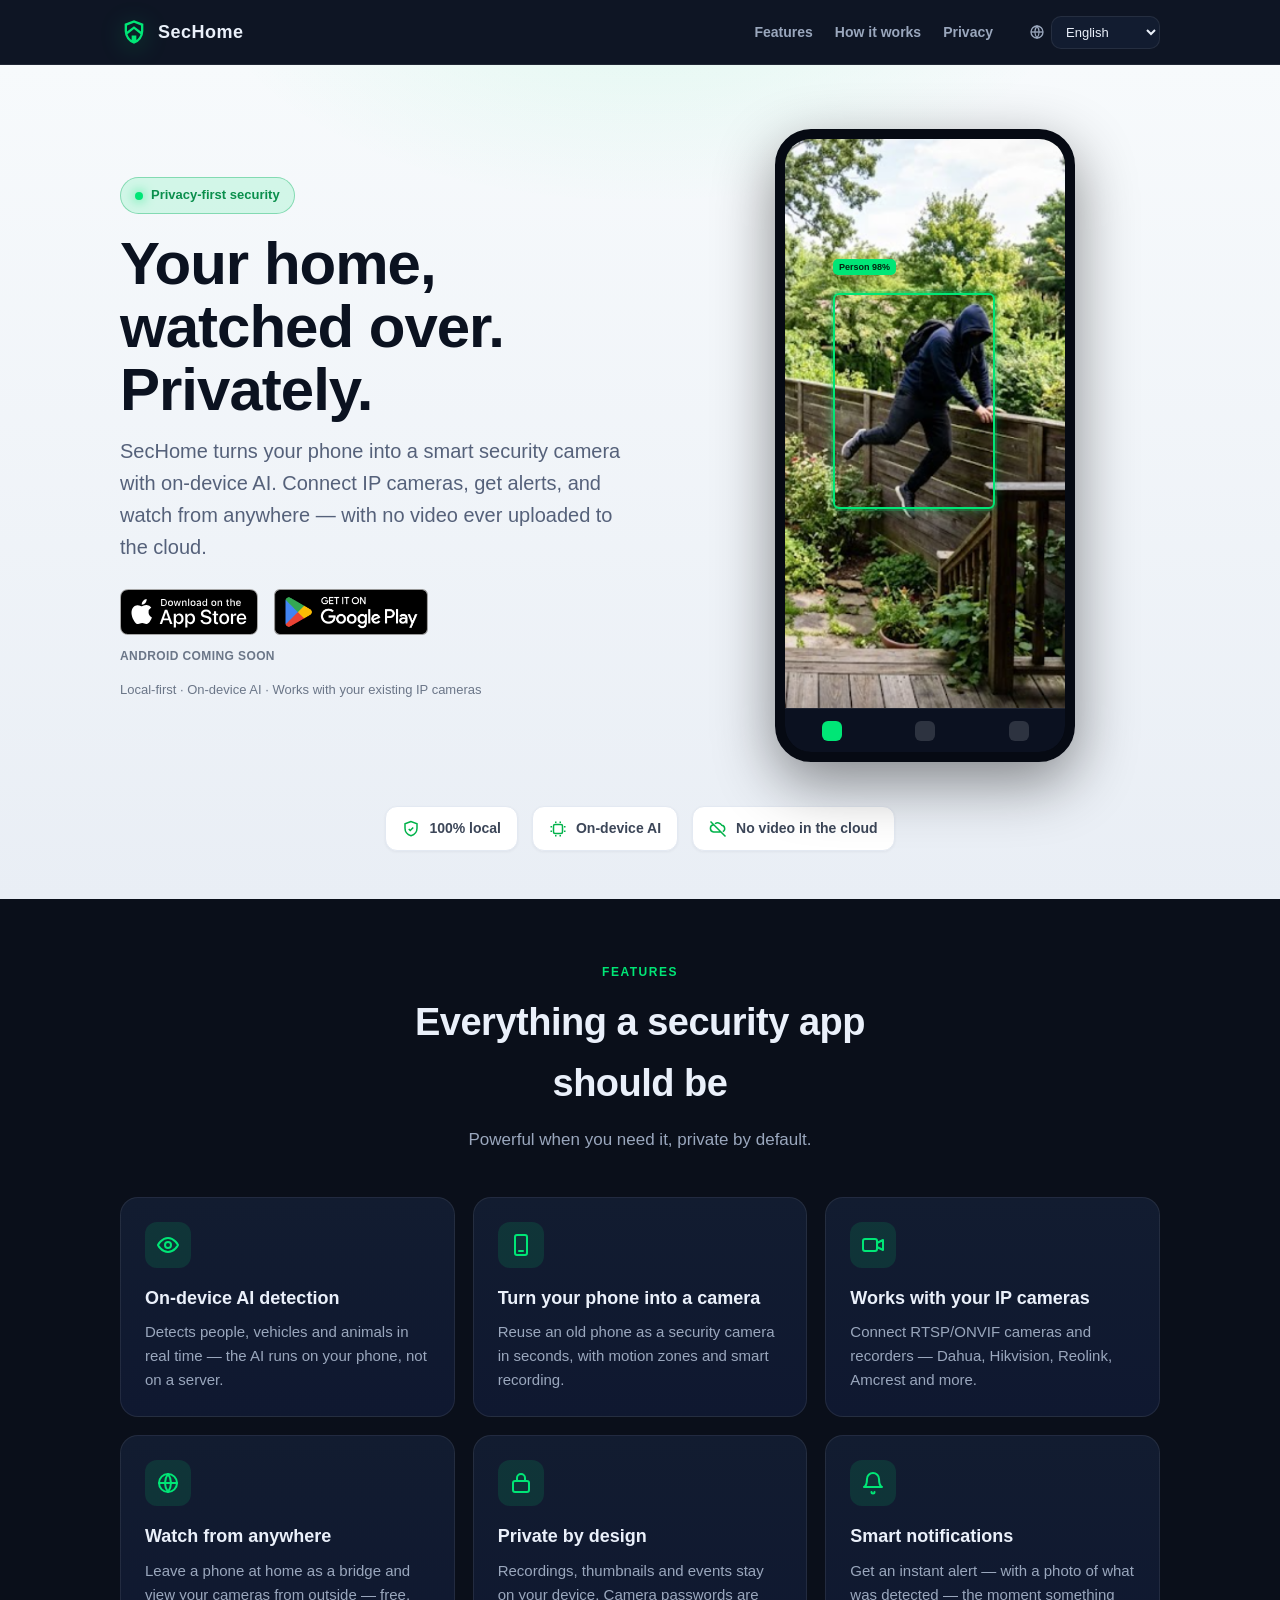
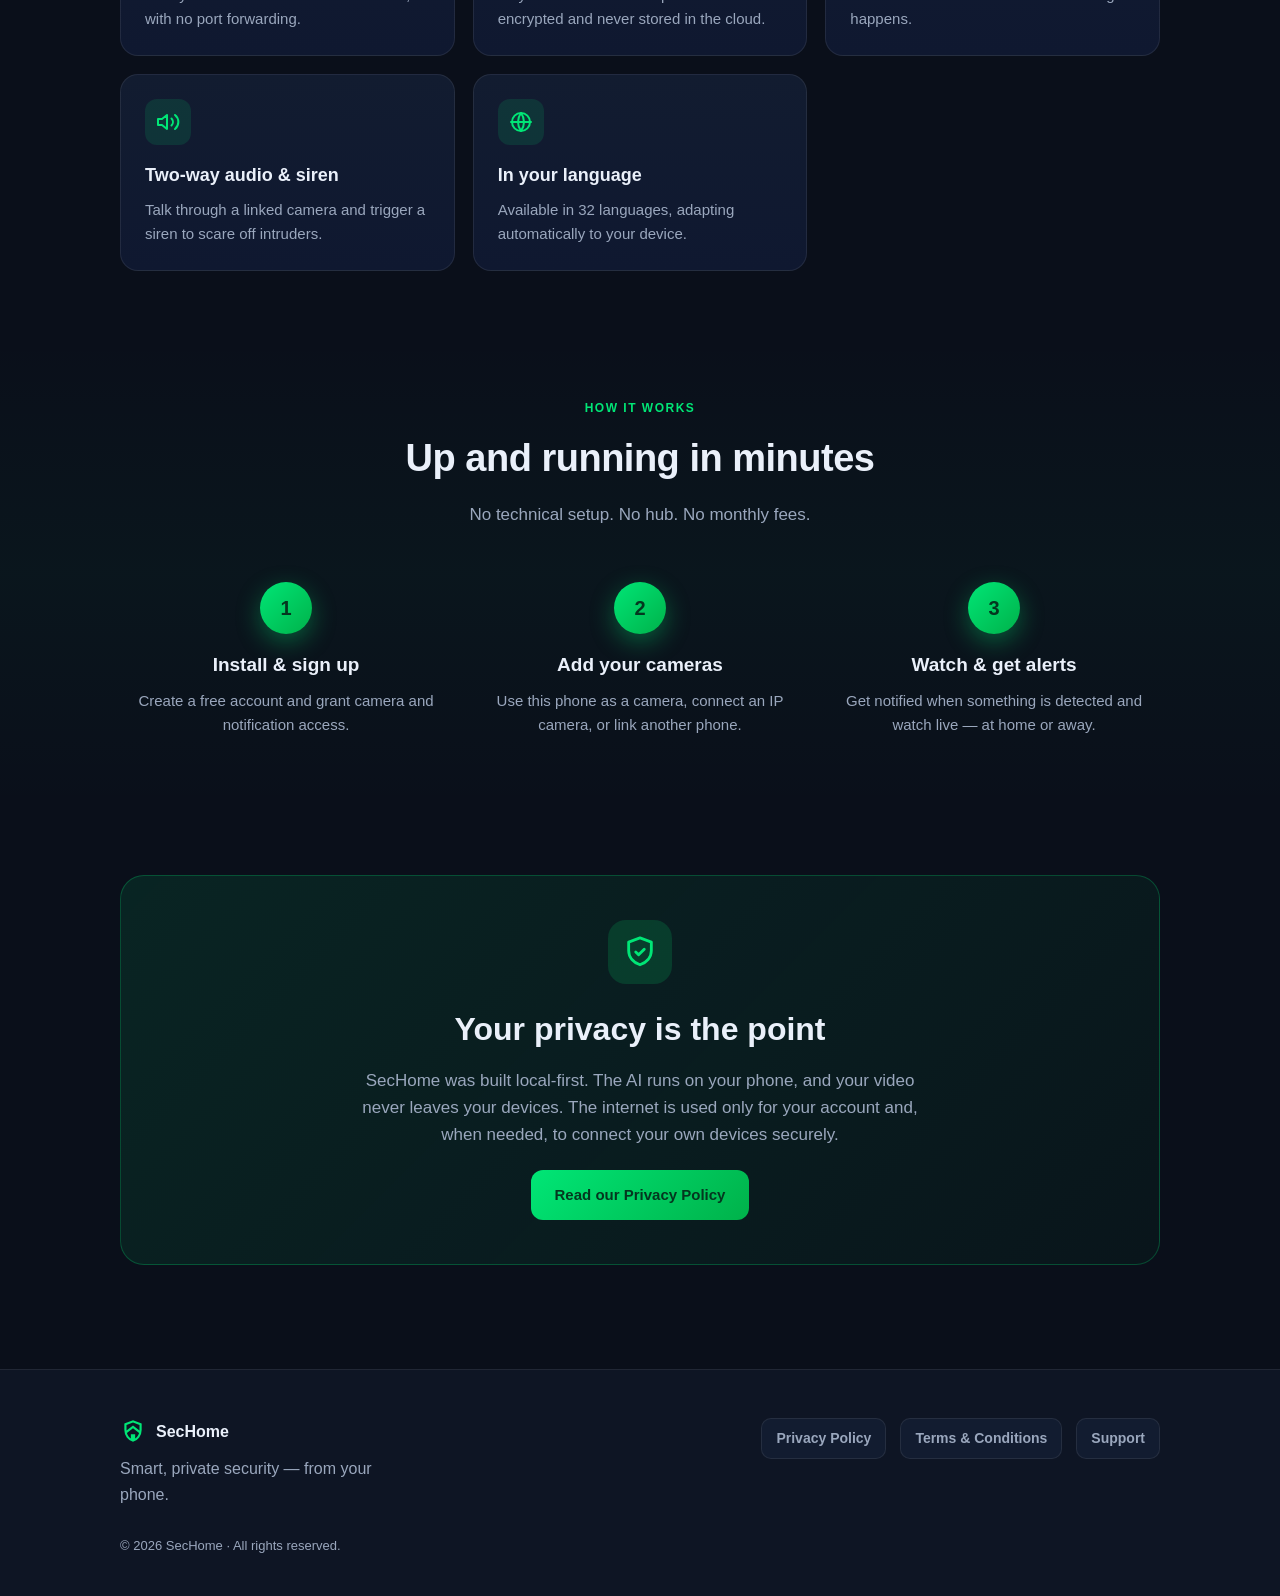
==== commit 81da732d: "App Store aprobada: enlace de descarga en el botón y aviso "Android próximamente" - Botón App Store " ====
--- a/index.html
+++ b/index.html
@@ -35,7 +35,7 @@
         <h1 data-i18n="hero_title">Your home, watched over. Privately.</h1>
         <p class="sub" data-i18n="hero_sub">SecHome turns your phone into a smart security camera with on-device AI.</p>
         <div class="cta-row">
-          <a class="badge-link badge-appstore" href="#" aria-label="Download on the App Store"><img src="assets/appstore.svg" alt="Download on the App Store"></a>
+          <a class="badge-link badge-appstore" href="https://apps.apple.com/us/app/sechome-cameras-ai/id6812426340" target="_blank" rel="noopener" aria-label="Download on the App Store"><img src="assets/appstore.svg" alt="Download on the App Store"></a>
           <a class="badge-link badge-googleplay" href="#" aria-label="Get it on Google Play"><img src="assets/googleplay.png?v=2" alt="Get it on Google Play"></a>
         </div>
         <p class="store-soon" data-i18n="store_soon">Coming soon</p>
